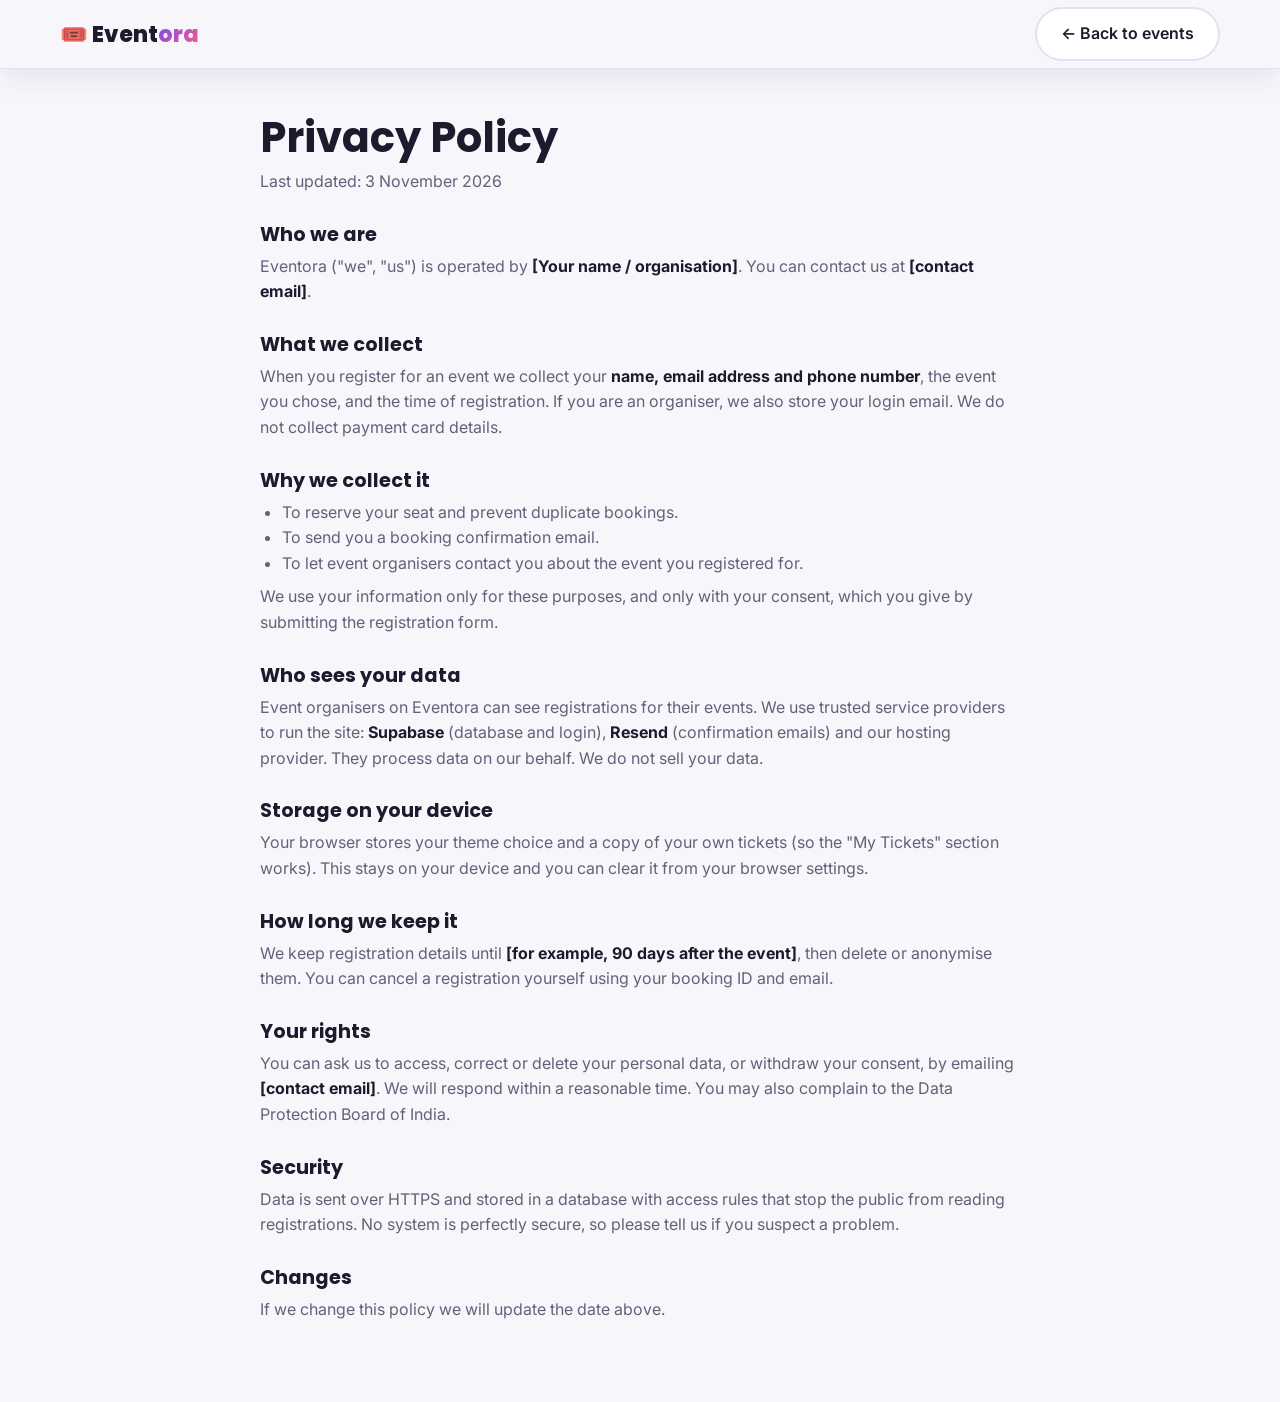
==== privacy.html @ 2eb317ec "Initial commit: Eventora event management website" ====
<!DOCTYPE html>
<html lang="en">
<head>
  <meta charset="UTF-8" />
  <meta name="viewport" content="width=device-width, initial-scale=1.0" />
  <title>Privacy Policy | Eventora</title>
  <meta name="description" content="How Eventora collects, uses and protects your personal information." />
  <link rel="icon" href="data:image/svg+xml,<svg xmlns='http://www.w3.org/2000/svg' viewBox='0 0 100 100'><text y='.9em' font-size='90'>🎟️</text></svg>" />
  <link href="https://fonts.googleapis.com/css2?family=Poppins:wght@600;700;800&family=Inter:wght@400;500;600&display=swap" rel="stylesheet" />
  <link rel="stylesheet" href="styles.css" />
  <link rel="stylesheet" href="legal.css" />
</head>
<body>
  <header class="navbar scrolled">
    <div class="container nav-inner">
      <a href="index.html" class="logo">🎟️ Event<span>ora</span></a>
      <a href="index.html" class="btn btn-ghost">← Back to events</a>
    </div>
  </header>
  <main class="container legal">
    <h1>Privacy Policy</h1>
    <p class="muted">Last updated: <time datetime="2026-11-03">3 November 2026</time></p>

    <!-- TEMPLATE NOTE FOR THE SITE OWNER: replace the bracketed items and have the text reviewed
         (ideally by a lawyer) before launch. It is written to fit India's DPDP Act, 2023, but it is not legal advice. -->

    <h2>Who we are</h2>
    <p>Eventora ("we", "us") is operated by <strong>[Your name / organisation]</strong>. You can contact us at <strong>[contact email]</strong>.</p>

    <h2>What we collect</h2>
    <p>When you register for an event we collect your <strong>name, email address and phone number</strong>, the event you chose, and the time of registration. If you are an organiser, we also store your login email. We do not collect payment card details.</p>

    <h2>Why we collect it</h2>
    <ul>
      <li>To reserve your seat and prevent duplicate bookings.</li>
      <li>To send you a booking confirmation email.</li>
      <li>To let event organisers contact you about the event you registered for.</li>
    </ul>
    <p>We use your information only for these purposes, and only with your consent, which you give by submitting the registration form.</p>

    <h2>Who sees your data</h2>
    <p>Event organisers on Eventora can see registrations for their events. We use trusted service providers to run the site: <strong>Supabase</strong> (database and login), <strong>Resend</strong> (confirmation emails) and our hosting provider. They process data on our behalf. We do not sell your data.</p>

    <h2>Storage on your device</h2>
    <p>Your browser stores your theme choice and a copy of your own tickets (so the "My Tickets" section works). This stays on your device and you can clear it from your browser settings.</p>

    <h2>How long we keep it</h2>
    <p>We keep registration details until <strong>[for example, 90 days after the event]</strong>, then delete or anonymise them. You can cancel a registration yourself using your booking ID and email.</p>

    <h2>Your rights</h2>
    <p>You can ask us to access, correct or delete your personal data, or withdraw your consent, by emailing <strong>[contact email]</strong>. We will respond within a reasonable time. You may also complain to the Data Protection Board of India.</p>

    <h2>Security</h2>
    <p>Data is sent over HTTPS and stored in a database with access rules that stop the public from reading registrations. No system is perfectly secure, so please tell us if you suspect a problem.</p>

    <h2>Changes</h2>
    <p>If we change this policy we will update the date above.</p>
  </main>
</body>
</html>
---- styles.css ----
/* ===== Eventora styles =====
   Sections: 1 Variables · 2 Base · 3 Navbar · 4 Hero · 5 Sections/Cards
             6 Toolbar/Chips · 7 Modal/Form · 8 Tickets · 9 Footer/Toast · 10 Responsive */

/* 1. Variables */
:root {
  --bg: #f7f7fb;
  --bg-alt: #eeeef7;
  --surface: #ffffff;
  --text: #1c1b2e;
  --muted: #62617a;
  --border: #e2e1ef;
  --primary: #6c4cf1;
  --primary-2: #ff5c8a;
  --accent: #14b8a6;
  --danger: #e5484d;
  --shadow: 0 8px 30px rgba(60, 40, 140, 0.10);
  --radius: 18px;
  --grad: linear-gradient(135deg, var(--primary), var(--primary-2));
}
[data-theme="dark"] {
  --bg: #0f0e1a;
  --bg-alt: #151427;
  --surface: #1c1b30;
  --text: #f1f0ff;
  --muted: #a3a2c0;
  --border: #2d2c48;
  --shadow: 0 8px 30px rgba(0, 0, 0, 0.45);
}

/* 2. Base */
* { box-sizing: border-box; margin: 0; padding: 0; }
html { scroll-behavior: smooth; scroll-padding-top: 76px; }
body {
  font-family: "Inter", system-ui, sans-serif;
  background: var(--bg);
  color: var(--text);
  line-height: 1.6;
  transition: background 0.3s, color 0.3s;
}
h1, h2, h3, .logo { font-family: "Poppins", sans-serif; line-height: 1.2; }
a { color: inherit; text-decoration: none; }
button, input, select, textarea { font: inherit; color: inherit; }
button { cursor: pointer; }
.container { width: min(1160px, 92%); margin-inline: auto; }
:focus-visible { outline: 3px solid var(--primary); outline-offset: 2px; }

.btn {
  display: inline-flex; align-items: center; justify-content: center; gap: 8px;
  padding: 12px 24px; border-radius: 999px; border: 2px solid transparent;
  font-weight: 600; transition: transform 0.2s, box-shadow 0.2s, background 0.2s;
}
.btn:hover { transform: translateY(-2px); }
.btn-primary { background: var(--grad); color: #fff; box-shadow: 0 8px 20px rgba(108, 76, 241, 0.35); }
.btn-ghost { border-color: var(--border); background: var(--surface); }
.btn-ghost:hover { border-color: var(--primary); }
.btn-danger { background: transparent; border-color: var(--danger); color: var(--danger); padding: 8px 16px; font-size: 0.85rem; }
.btn-block { width: 100%; }
.btn[disabled] { opacity: 0.55; cursor: not-allowed; transform: none; }

/* scroll reveal */
.reveal { opacity: 0; transform: translateY(24px); transition: opacity 0.7s ease, transform 0.7s ease; }
.reveal.visible { opacity: 1; transform: none; }

/* 3. Navbar */
.navbar {
  position: sticky; top: 0; z-index: 50;
  background: color-mix(in srgb, var(--bg) 85%, transparent);
  backdrop-filter: blur(12px);
  border-bottom: 1px solid transparent;
  transition: border-color 0.3s, box-shadow 0.3s;
}
.navbar.scrolled { border-color: var(--border); box-shadow: var(--shadow); }
.nav-inner { display: flex; align-items: center; justify-content: space-between; height: 68px; }
.logo { font-weight: 800; font-size: 1.4rem; }
.logo span { background: var(--grad); -webkit-background-clip: text; background-clip: text; color: transparent; }
.nav-links { display: flex; gap: 28px; font-weight: 500; }
.nav-links a { position: relative; padding: 4px 0; color: var(--muted); transition: color 0.2s; }
.nav-links a:hover, .nav-links a.active { color: var(--text); }
.nav-links a::after {
  content: ""; position: absolute; left: 0; bottom: -2px; height: 2px; width: 0;
  background: var(--grad); transition: width 0.25s;
}
.nav-links a:hover::after, .nav-links a.active::after { width: 100%; }
.count-badge {
  display: inline-block; min-width: 20px; padding: 0 6px; border-radius: 999px;
  background: var(--primary); color: #fff; font-size: 0.72rem; text-align: center;
}
.nav-actions { display: flex; gap: 10px; }
.icon-btn {
  width: 42px; height: 42px; border-radius: 50%; border: 1px solid var(--border);
  background: var(--surface); font-size: 1.1rem; transition: transform 0.2s;
}
.icon-btn:hover { transform: rotate(15deg) scale(1.05); }
.menu-btn { display: none; }

/* 4. Hero */
.hero { position: relative; overflow: hidden; padding: 90px 0 70px; text-align: center; }
.blob { position: absolute; border-radius: 50%; filter: blur(70px); opacity: 0.5; animation: float 14s ease-in-out infinite; z-index: 0; }
.b1 { width: 340px; height: 340px; background: #6c4cf1; top: -80px; left: -60px; }
.b2 { width: 300px; height: 300px; background: #ff5c8a; top: 40px; right: -60px; animation-delay: -5s; }
.b3 { width: 260px; height: 260px; background: #14b8a6; bottom: -90px; left: 40%; animation-delay: -9s; }
@keyframes float { 50% { transform: translate(30px, -30px) scale(1.1); } }
.hero-inner { position: relative; z-index: 1; }
.eyebrow {
  display: inline-block; padding: 6px 16px; border-radius: 999px; font-size: 0.9rem; font-weight: 500;
  background: var(--surface); border: 1px solid var(--border); margin-bottom: 20px;
}
.hero h1 { font-size: clamp(2.2rem, 6vw, 4.2rem); font-weight: 800; max-width: 820px; margin: 0 auto 18px; }
.gradient-text { background: var(--grad); -webkit-background-clip: text; background-clip: text; color: transparent; }
.hero-sub { max-width: 600px; margin: 0 auto 30px; color: var(--muted); font-size: 1.1rem; }
.hero-cta { display: flex; justify-content: center; gap: 14px; flex-wrap: wrap; }

.next-event {
  margin: 42px auto 0; max-width: 640px; padding: 20px 24px; border-radius: var(--radius);
  background: var(--surface); border: 1px solid var(--border); box-shadow: var(--shadow);
}
.next-event .label { font-size: 0.8rem; text-transform: uppercase; letter-spacing: 0.08em; color: var(--muted); }
.next-event h3 { margin: 4px 0 14px; font-size: 1.15rem; }
.timer { display: flex; justify-content: center; gap: 12px; }
.timer div { min-width: 64px; padding: 10px 6px; border-radius: 12px; background: var(--bg-alt); }
.timer strong { display: block; font-family: "Poppins", sans-serif; font-size: 1.6rem; }
.timer span { font-size: 0.72rem; color: var(--muted); text-transform: uppercase; }

.stats { display: flex; justify-content: center; gap: 44px; margin-top: 44px; flex-wrap: wrap; }
.stats strong { display: block; font-family: "Poppins", sans-serif; font-size: 2rem; }
.stats span { color: var(--muted); font-size: 0.9rem; }

/* 5. Sections & cards */
.section { padding: 80px 0; }
.section.alt { background: var(--bg-alt); }
.section-head { margin-bottom: 32px; }
.section-head h2 { font-size: clamp(1.6rem, 4vw, 2.3rem); }
.section-head p { color: var(--muted); margin-top: 6px; }
.grid { display: grid; grid-template-columns: repeat(auto-fill, minmax(290px, 1fr)); gap: 26px; }

.card {
  background: var(--surface); border: 1px solid var(--border); border-radius: var(--radius);
  overflow: hidden; display: flex; flex-direction: column; box-shadow: var(--shadow);
  transition: transform 0.3s, box-shadow 0.3s; animation: pop 0.5s ease both;
}
.card:hover { transform: translateY(-8px); box-shadow: 0 18px 44px rgba(108, 76, 241, 0.25); }
@keyframes pop { from { opacity: 0; transform: translateY(20px); } to { opacity: 1; transform: none; } }
.card-img { position: relative; aspect-ratio: 16 / 10; overflow: hidden; background: var(--grad); }
.card-img img { width: 100%; height: 100%; object-fit: cover; transition: transform 0.5s; }
.card:hover .card-img img { transform: scale(1.08); }
.badge {
  position: absolute; top: 12px; left: 12px; padding: 4px 12px; border-radius: 999px;
  font-size: 0.75rem; font-weight: 600; background: rgba(0, 0, 0, 0.6); color: #fff; backdrop-filter: blur(6px);
}
.price-tag {
  position: absolute; top: 12px; right: 12px; padding: 4px 12px; border-radius: 999px;
  font-size: 0.75rem; font-weight: 700; background: #fff; color: #1c1b2e;
}
.card-body { padding: 20px; display: flex; flex-direction: column; gap: 8px; flex: 1; }
.meta { font-size: 0.85rem; color: var(--muted); display: flex; flex-direction: column; gap: 2px; }
.card-body h3 { font-size: 1.12rem; }
.card-body p.desc { color: var(--muted); font-size: 0.92rem; flex: 1; }
.card-foot { display: flex; align-items: center; justify-content: space-between; margin-top: 10px; gap: 10px; }
.seats { font-size: 0.8rem; font-weight: 600; color: var(--accent); }
.seats.low { color: var(--danger); }
.card .btn { padding: 9px 18px; font-size: 0.88rem; }

/* 6. Toolbar & chips */
.toolbar { display: flex; gap: 14px; flex-wrap: wrap; margin-bottom: 18px; }
.search-box {
  flex: 1 1 280px; display: flex; align-items: center; gap: 10px; padding: 0 18px;
  background: var(--surface); border: 1px solid var(--border); border-radius: 999px;
  transition: border-color 0.2s, box-shadow 0.2s;
}
.search-box:focus-within { border-color: var(--primary); box-shadow: 0 0 0 4px rgba(108, 76, 241, 0.15); }
.search-box input { flex: 1; border: 0; background: none; height: 48px; outline: none; min-width: 0; }
#sortSelect {
  height: 50px; padding: 0 18px; border-radius: 999px; border: 1px solid var(--border);
  background: var(--surface);
}
.chips { display: flex; flex-wrap: wrap; gap: 10px; margin-bottom: 14px; }
.chip {
  padding: 8px 18px; border-radius: 999px; border: 1px solid var(--border);
  background: var(--surface); font-weight: 500; font-size: 0.9rem; transition: all 0.2s;
}
.chip:hover { border-color: var(--primary); }
.chip.active { background: var(--grad); color: #fff; border-color: transparent; }
.result-count { color: var(--muted); font-size: 0.9rem; margin-bottom: 18px; }
.empty { text-align: center; padding: 50px 10px; }
.empty-emoji { font-size: 3rem; }
.empty p { color: var(--muted); margin: 6px 0 18px; }

/* 7. Modal & form */
.modal-backdrop {
  position: fixed; inset: 0; z-index: 100; background: rgba(10, 8, 30, 0.65); backdrop-filter: blur(4px);
  display: flex; align-items: center; justify-content: center; padding: 16px; animation: fade 0.25s;
}
.modal-backdrop[hidden] { display: none; }
@keyframes fade { from { opacity: 0; } }
.modal {
  position: relative; width: min(920px, 100%); max-height: 92vh; overflow-y: auto;
  background: var(--surface); border-radius: 22px; box-shadow: 0 30px 80px rgba(0, 0, 0, 0.4);
  animation: rise 0.35s ease;
}
@keyframes rise { from { opacity: 0; transform: translateY(30px) scale(0.97); } }
.modal-close {
  position: absolute; top: 14px; right: 14px; z-index: 2; width: 38px; height: 38px; border-radius: 50%;
  border: 0; background: rgba(0, 0, 0, 0.55); color: #fff;
}
.detail { display: grid; grid-template-columns: 1.05fr 1fr; }
.detail-info { padding: 0 0 24px; }
.detail-img { aspect-ratio: 16 / 10; background: var(--grad); }
.detail-img img { width: 100%; height: 100%; object-fit: cover; }
.detail-text { padding: 22px 26px 0; }
.detail-text h2 { font-size: 1.6rem; margin: 8px 0 12px; }
.info-list { list-style: none; display: grid; gap: 8px; margin: 14px 0; font-size: 0.95rem; }
.detail-text p { color: var(--muted); }
.detail-form { padding: 30px 28px; background: var(--bg-alt); }
.detail-form h3 { margin-bottom: 4px; font-size: 1.25rem; }
.detail-form .sub { color: var(--muted); font-size: 0.9rem; margin-bottom: 18px; }
.field { margin-bottom: 15px; }
.field label { display: block; font-weight: 600; font-size: 0.88rem; margin-bottom: 5px; }
.field input, .field select {
  width: 100%; height: 46px; padding: 0 14px; border-radius: 12px;
  border: 1.5px solid var(--border); background: var(--surface); outline: none; transition: border-color 0.2s, box-shadow 0.2s;
}
.field input:focus, .field select:focus { border-color: var(--primary); box-shadow: 0 0 0 4px rgba(108, 76, 241, 0.15); }
.field.invalid input, .field.invalid select { border-color: var(--danger); }
.field.valid input, .field.valid select { border-color: var(--accent); }
.error { display: none; color: var(--danger); font-size: 0.8rem; margin-top: 4px; }
.field.invalid .error { display: block; }
.success { text-align: center; padding: 46px 28px; grid-column: 1 / -1; }
.success .tick {
  width: 84px; height: 84px; margin: 0 auto 18px; border-radius: 50%; background: var(--accent);
  color: #fff; font-size: 2.6rem; display: grid; place-items: center; animation: pop 0.5s;
}
.success h2 { margin-bottom: 8px; }
.success p { color: var(--muted); margin-bottom: 6px; }
.booking-id { display: inline-block; margin: 12px 0 22px; padding: 8px 18px; border-radius: 10px; background: var(--bg-alt); font-weight: 700; letter-spacing: 0.08em; }

/* 8. Tickets */
.tickets { display: grid; grid-template-columns: repeat(auto-fill, minmax(300px, 1fr)); gap: 20px; }
.ticket {
  display: flex; flex-direction: column; gap: 4px; padding: 20px 22px; border-radius: var(--radius);
  background: var(--surface); border: 1px solid var(--border); border-left: 6px solid var(--primary);
  box-shadow: var(--shadow); animation: pop 0.4s both;
}
.ticket h3 { font-size: 1.05rem; }
.ticket small { color: var(--muted); }
.ticket .btn { align-self: flex-start; margin-top: 10px; }
.no-tickets { color: var(--muted); padding: 24px; border: 2px dashed var(--border); border-radius: var(--radius); text-align: center; grid-column: 1 / -1; }

/* 9. Footer & toast */
.footer { border-top: 1px solid var(--border); padding: 30px 0; color: var(--muted); }
.footer-inner { display: flex; justify-content: space-between; align-items: center; gap: 14px; flex-wrap: wrap; font-size: 0.9rem; }
.to-top:hover { color: var(--primary); }
.toast {
  position: fixed; left: 50%; bottom: 28px; transform: translate(-50%, 120px); z-index: 200;
  background: var(--text); color: var(--bg); padding: 12px 22px; border-radius: 999px;
  font-weight: 500; transition: transform 0.35s; max-width: 90vw;
}
.toast.show { transform: translate(-50%, 0); }

/* 10. Responsive */
@media (max-width: 820px) {
  .detail { grid-template-columns: 1fr; }
  .menu-btn { display: block; }
  .nav-links {
    position: absolute; top: 68px; left: 0; right: 0; flex-direction: column; gap: 0;
    background: var(--surface); border-bottom: 1px solid var(--border);
    max-height: 0; overflow: hidden; transition: max-height 0.3s;
  }
  .nav-links.open { max-height: 300px; }
  .nav-links a { padding: 14px 6%; }
  .nav-links a::after { display: none; }
}
@media (max-width: 520px) {
  .hero { padding: 60px 0 50px; }
  .timer { gap: 8px; }
  .timer div { min-width: 56px; }
  .stats { gap: 24px; }
  .section { padding: 56px 0; }
  .detail-form { padding: 24px 18px; }
}
@media (prefers-reduced-motion: reduce) {
  * { animation: none !important; transition: none !important; scroll-behavior: auto !important; }
  .reveal { opacity: 1; transform: none; }
}

/* ===== Real-site additions ===== */
.demo-banner { background: #fff4d6; color: #5c4400; text-align: center; padding: 8px 12px; font-size: 0.85rem; }
.demo-banner[hidden] { display: none; }
.demo-banner code { background: rgba(0,0,0,.08); padding: 1px 6px; border-radius: 4px; }
[data-theme="dark"] .demo-banner { background: #3a2f0a; color: #ffe9a8; }
.muted { color: var(--muted); }
.img-fallback { width: 100%; height: 100%; display: grid; place-items: center; }
.img-fallback span { font-size: 3.4rem; filter: drop-shadow(0 4px 10px rgba(0,0,0,.25)); }
.badge-inline { position: static; display: inline-block; background: var(--primary); }
.hp { position: absolute; left: -9999px; width: 1px; height: 1px; overflow: hidden; }
.consent { font-size: 0.8rem; color: var(--muted); margin-bottom: 12px; }
.consent a, .footer a:not(.logo):not(.to-top) { text-decoration: underline; }
.form-error { color: var(--danger); font-size: 0.85rem; margin-top: 10px; min-height: 1em; }
.load-error { grid-column: 1 / -1; text-align: center; padding: 40px 10px; }
.load-error p { margin-bottom: 14px; color: var(--muted); }
.skeleton { pointer-events: none; }
.skeleton .card-img { background: var(--bg-alt); }
.skeleton i { display: block; height: 14px; border-radius: 8px; background: var(--bg-alt); margin-bottom: 10px; }
.skeleton i:nth-child(2) { width: 70%; } .skeleton i:nth-child(3) { width: 45%; }
.skeleton .card-img, .skeleton i { animation: shimmer 1.3s ease-in-out infinite; }
@keyframes shimmer { 50% { opacity: .45; } }
---- legal.css ----
.legal { max-width: 760px; padding: 44px 0 80px; }
.legal h1 { font-size: clamp(1.8rem, 5vw, 2.6rem); margin-bottom: 6px; }
.legal h2 { font-size: 1.2rem; margin: 28px 0 8px; }
.legal p, .legal li { color: var(--muted); }
.legal ul { padding-left: 22px; margin: 8px 0; }
.legal strong { color: var(--text); }
.notfound { min-height: 80vh; display: grid; place-content: center; text-align: center; gap: 14px; padding: 20px; }
.notfound .big { font: 800 clamp(4rem, 18vw, 8rem) "Poppins", sans-serif; line-height: 1; background: var(--grad); -webkit-background-clip: text; background-clip: text; color: transparent; }
.notfound p { color: var(--muted); }
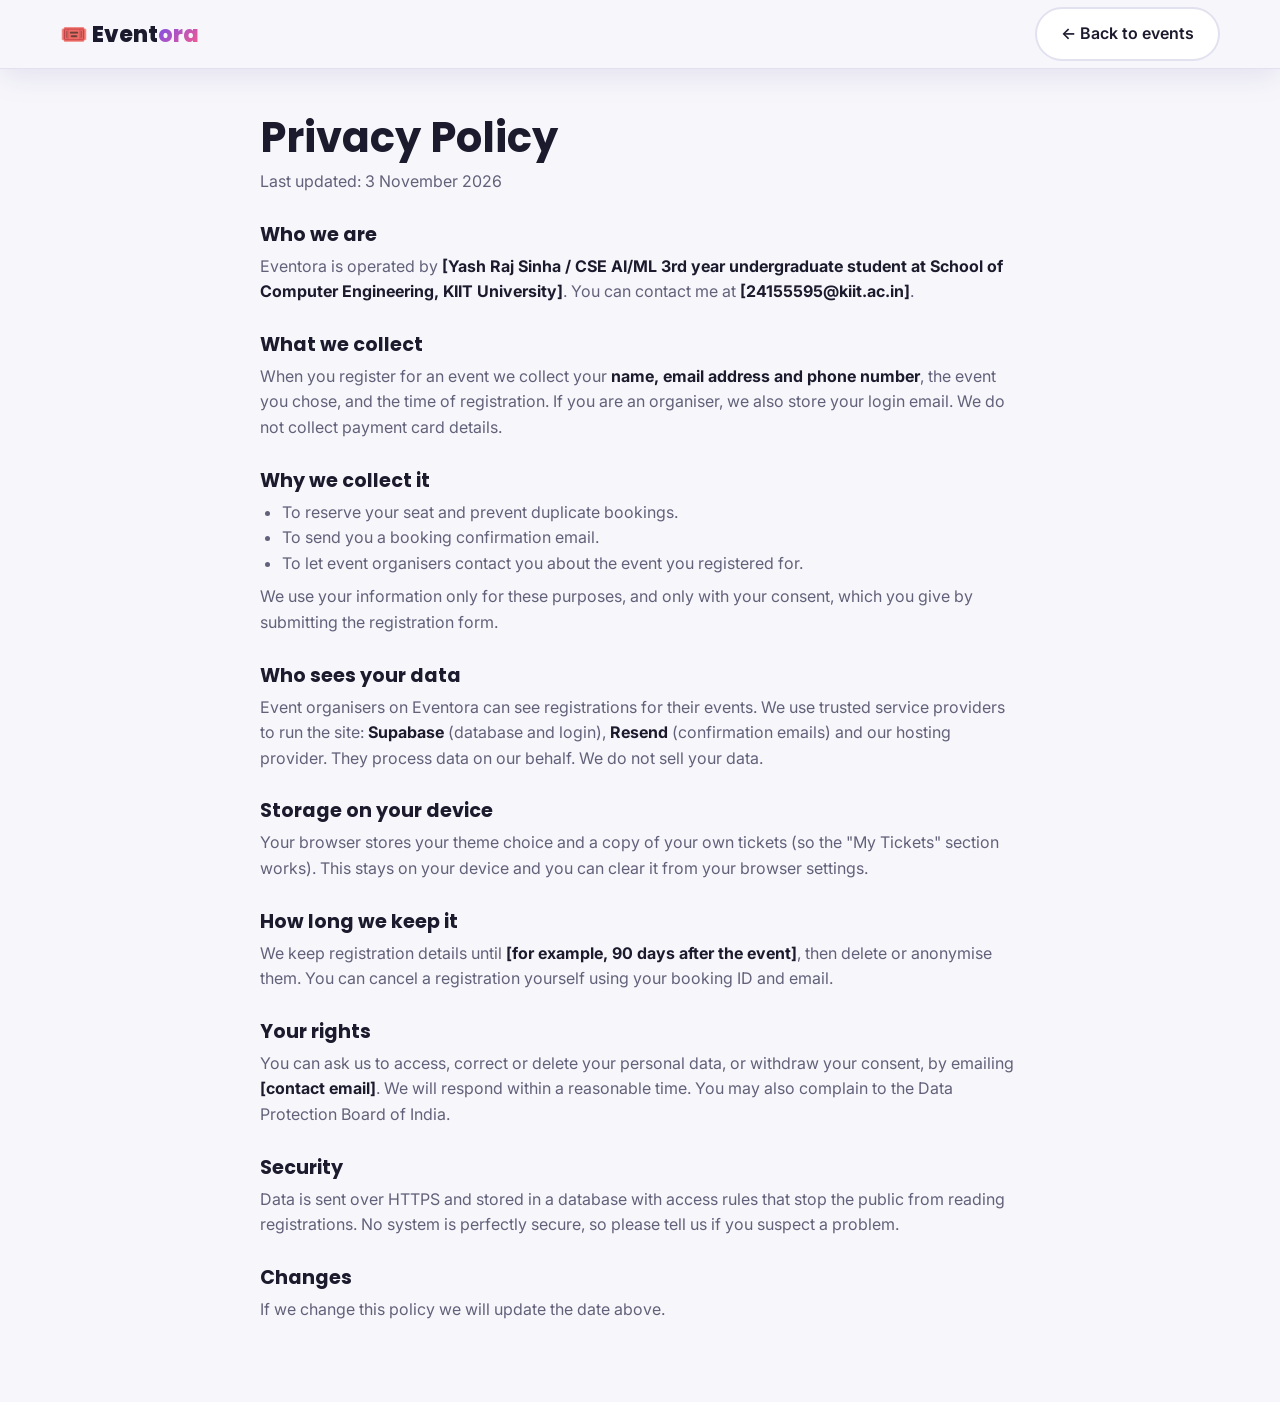
==== commit 08adc1e9: "Updated privacy policy" ====
--- a/privacy.html
+++ b/privacy.html
@@ -25,7 +25,7 @@
          (ideally by a lawyer) before launch. It is written to fit India's DPDP Act, 2023, but it is not legal advice. -->
 
     <h2>Who we are</h2>
-    <p>Eventora ("we", "us") is operated by <strong>[Your name / organisation]</strong>. You can contact us at <strong>[contact email]</strong>.</p>
+    <p>Eventora is operated by <strong>[Yash Raj Sinha / CSE AI/ML 3rd year undergraduate student at School of Computer Engineering, KIIT University]</strong>. You can contact me at <strong>[24155595@kiit.ac.in]</strong>.</p>
 
     <h2>What we collect</h2>
     <p>When you register for an event we collect your <strong>name, email address and phone number</strong>, the event you chose, and the time of registration. If you are an organiser, we also store your login email. We do not collect payment card details.</p>
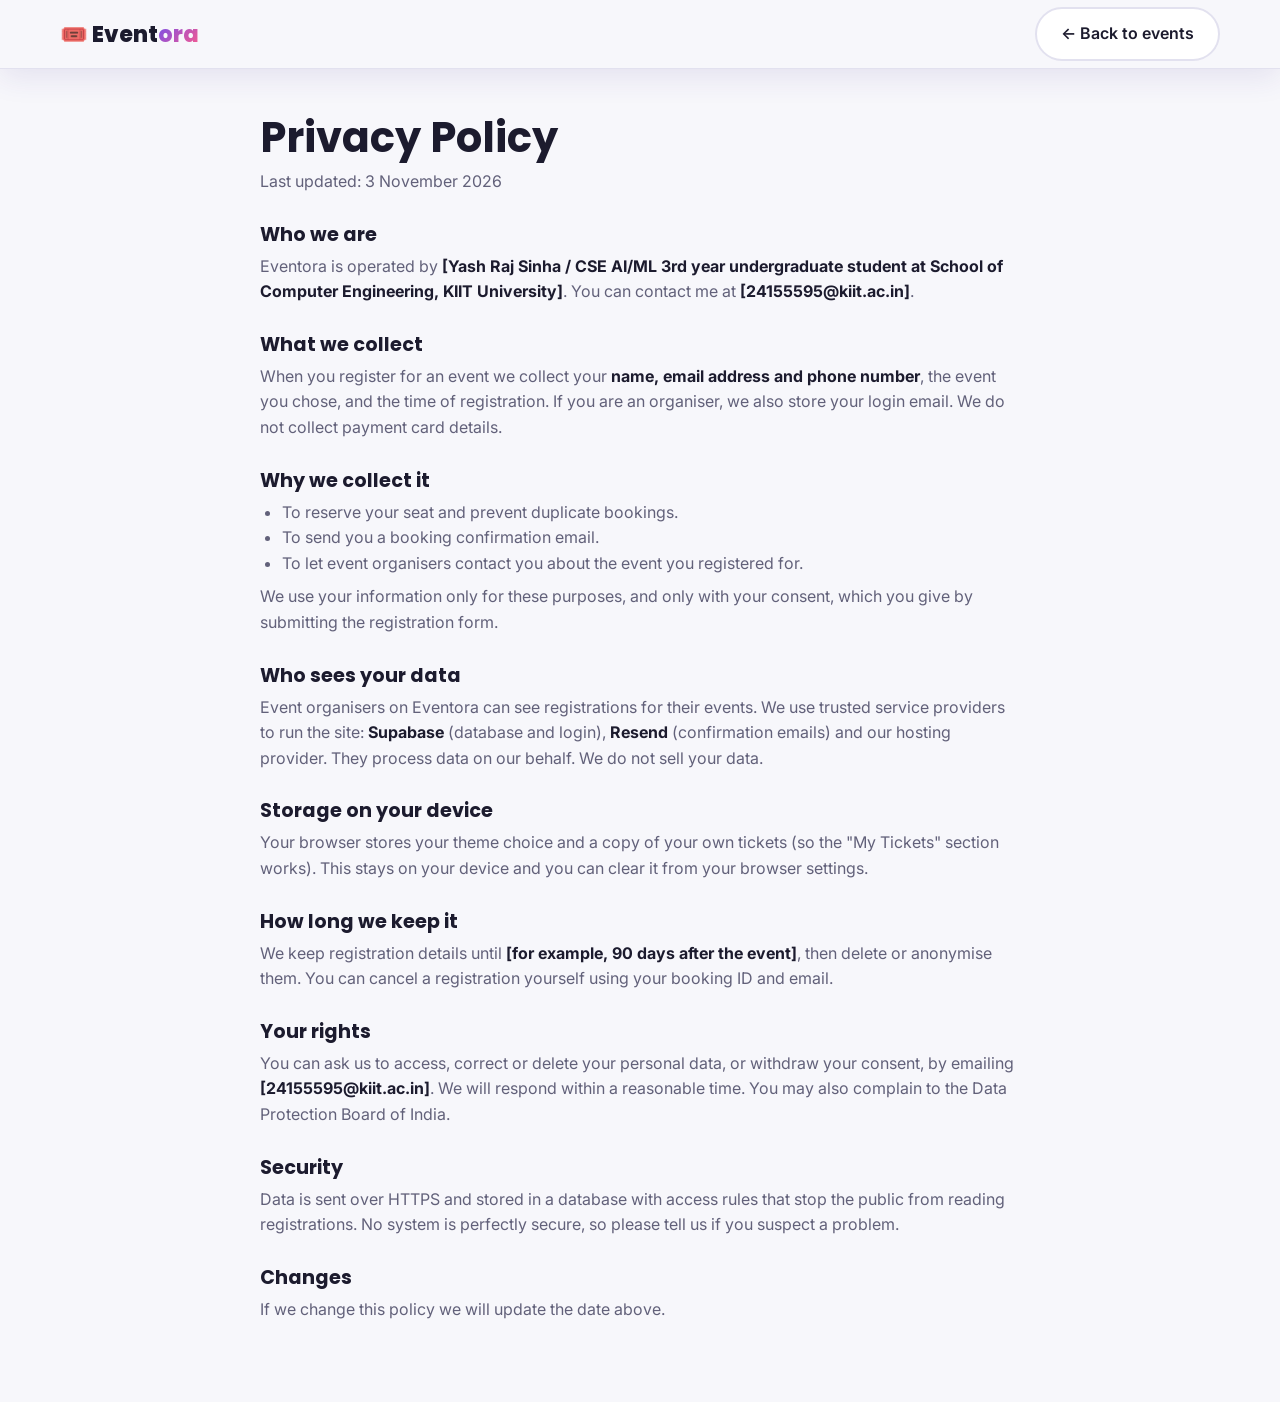
==== commit 0437f1bb: "Updated" ====
--- a/privacy.html
+++ b/privacy.html
@@ -19,10 +19,7 @@
   </header>
   <main class="container legal">
     <h1>Privacy Policy</h1>
-    <p class="muted">Last updated: <time datetime="2026-11-03">3 November 2026</time></p>
-
-    <!-- TEMPLATE NOTE FOR THE SITE OWNER: replace the bracketed items and have the text reviewed
-         (ideally by a lawyer) before launch. It is written to fit India's DPDP Act, 2023, but it is not legal advice. -->
+    <p class="muted">Last updated: <time datetime="2026-11-07">3 November 2026</time></p>
 
     <h2>Who we are</h2>
     <p>Eventora is operated by <strong>[Yash Raj Sinha / CSE AI/ML 3rd year undergraduate student at School of Computer Engineering, KIIT University]</strong>. You can contact me at <strong>[24155595@kiit.ac.in]</strong>.</p>
@@ -48,7 +45,7 @@
     <p>We keep registration details until <strong>[for example, 90 days after the event]</strong>, then delete or anonymise them. You can cancel a registration yourself using your booking ID and email.</p>
 
     <h2>Your rights</h2>
-    <p>You can ask us to access, correct or delete your personal data, or withdraw your consent, by emailing <strong>[contact email]</strong>. We will respond within a reasonable time. You may also complain to the Data Protection Board of India.</p>
+    <p>You can ask us to access, correct or delete your personal data, or withdraw your consent, by emailing <strong>[24155595@kiit.ac.in]</strong>. We will respond within a reasonable time. You may also complain to the Data Protection Board of India.</p>
 
     <h2>Security</h2>
     <p>Data is sent over HTTPS and stored in a database with access rules that stop the public from reading registrations. No system is perfectly secure, so please tell us if you suspect a problem.</p>
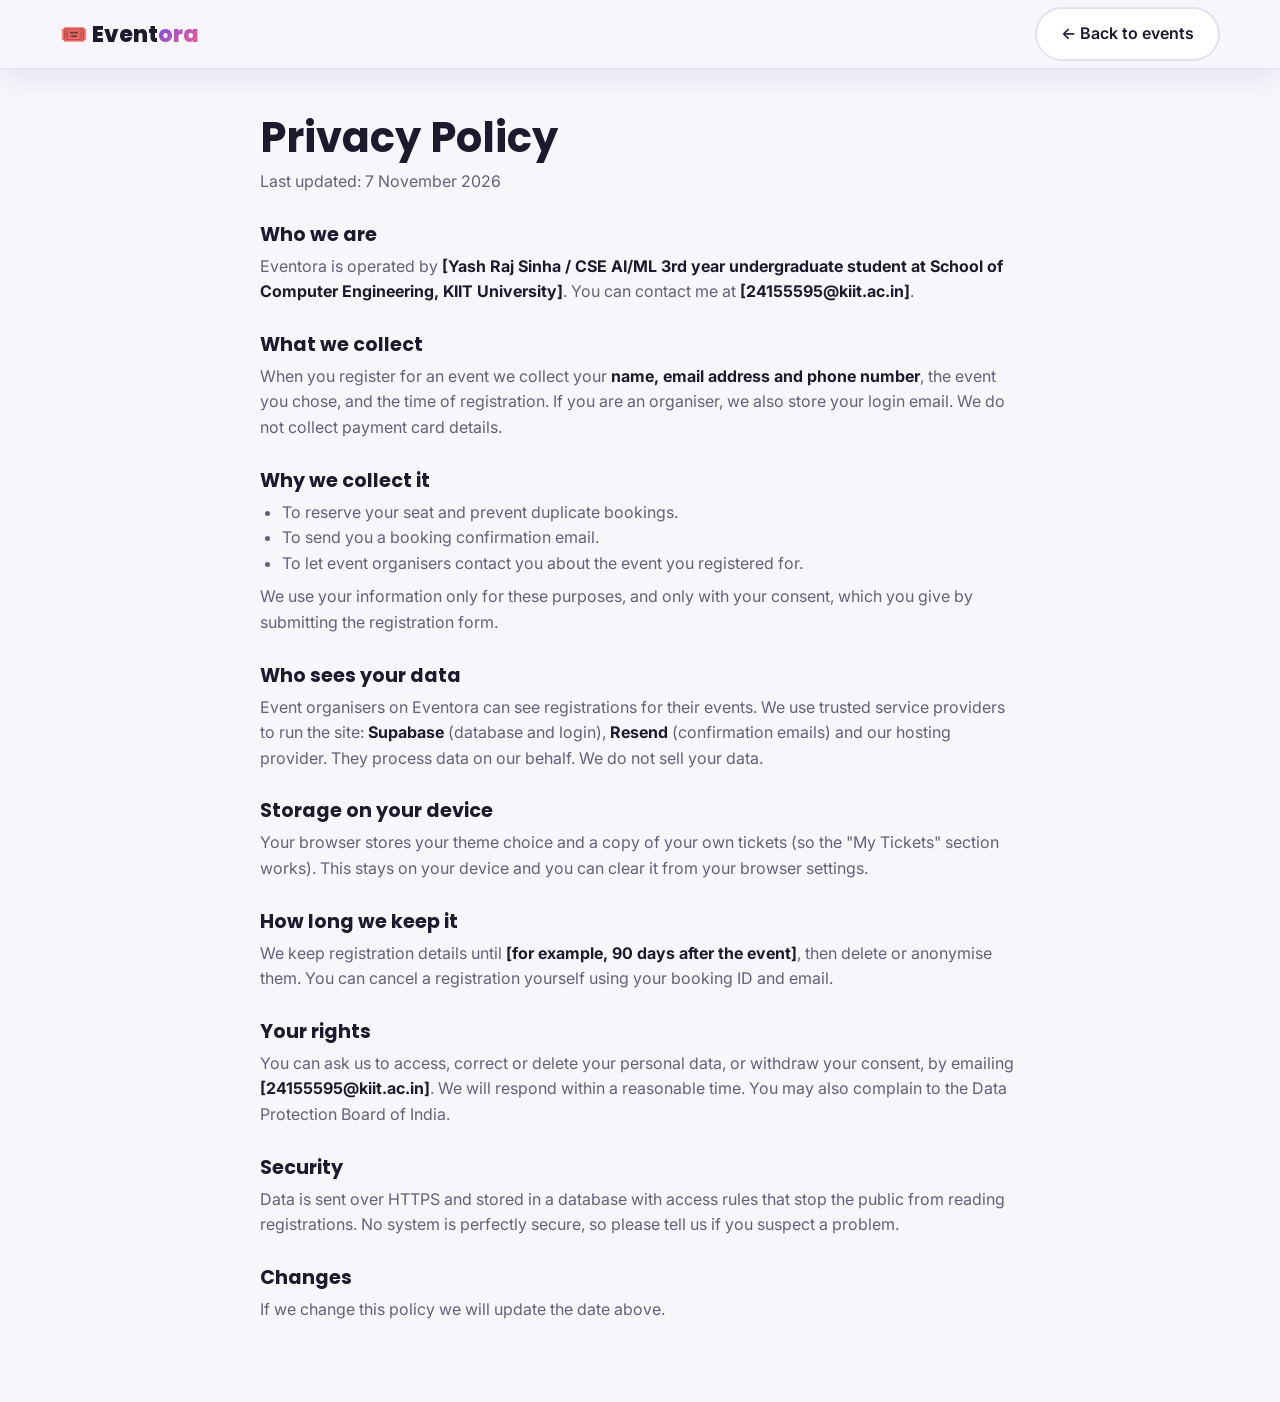
==== commit ef5ae151: "updated" ====
--- a/privacy.html
+++ b/privacy.html
@@ -19,7 +19,7 @@
   </header>
   <main class="container legal">
     <h1>Privacy Policy</h1>
-    <p class="muted">Last updated: <time datetime="2026-11-07">3 November 2026</time></p>
+    <p class="muted">Last updated: <time datetime="2026-11-07">7 November 2026</time></p>
 
     <h2>Who we are</h2>
     <p>Eventora is operated by <strong>[Yash Raj Sinha / CSE AI/ML 3rd year undergraduate student at School of Computer Engineering, KIIT University]</strong>. You can contact me at <strong>[24155595@kiit.ac.in]</strong>.</p>
